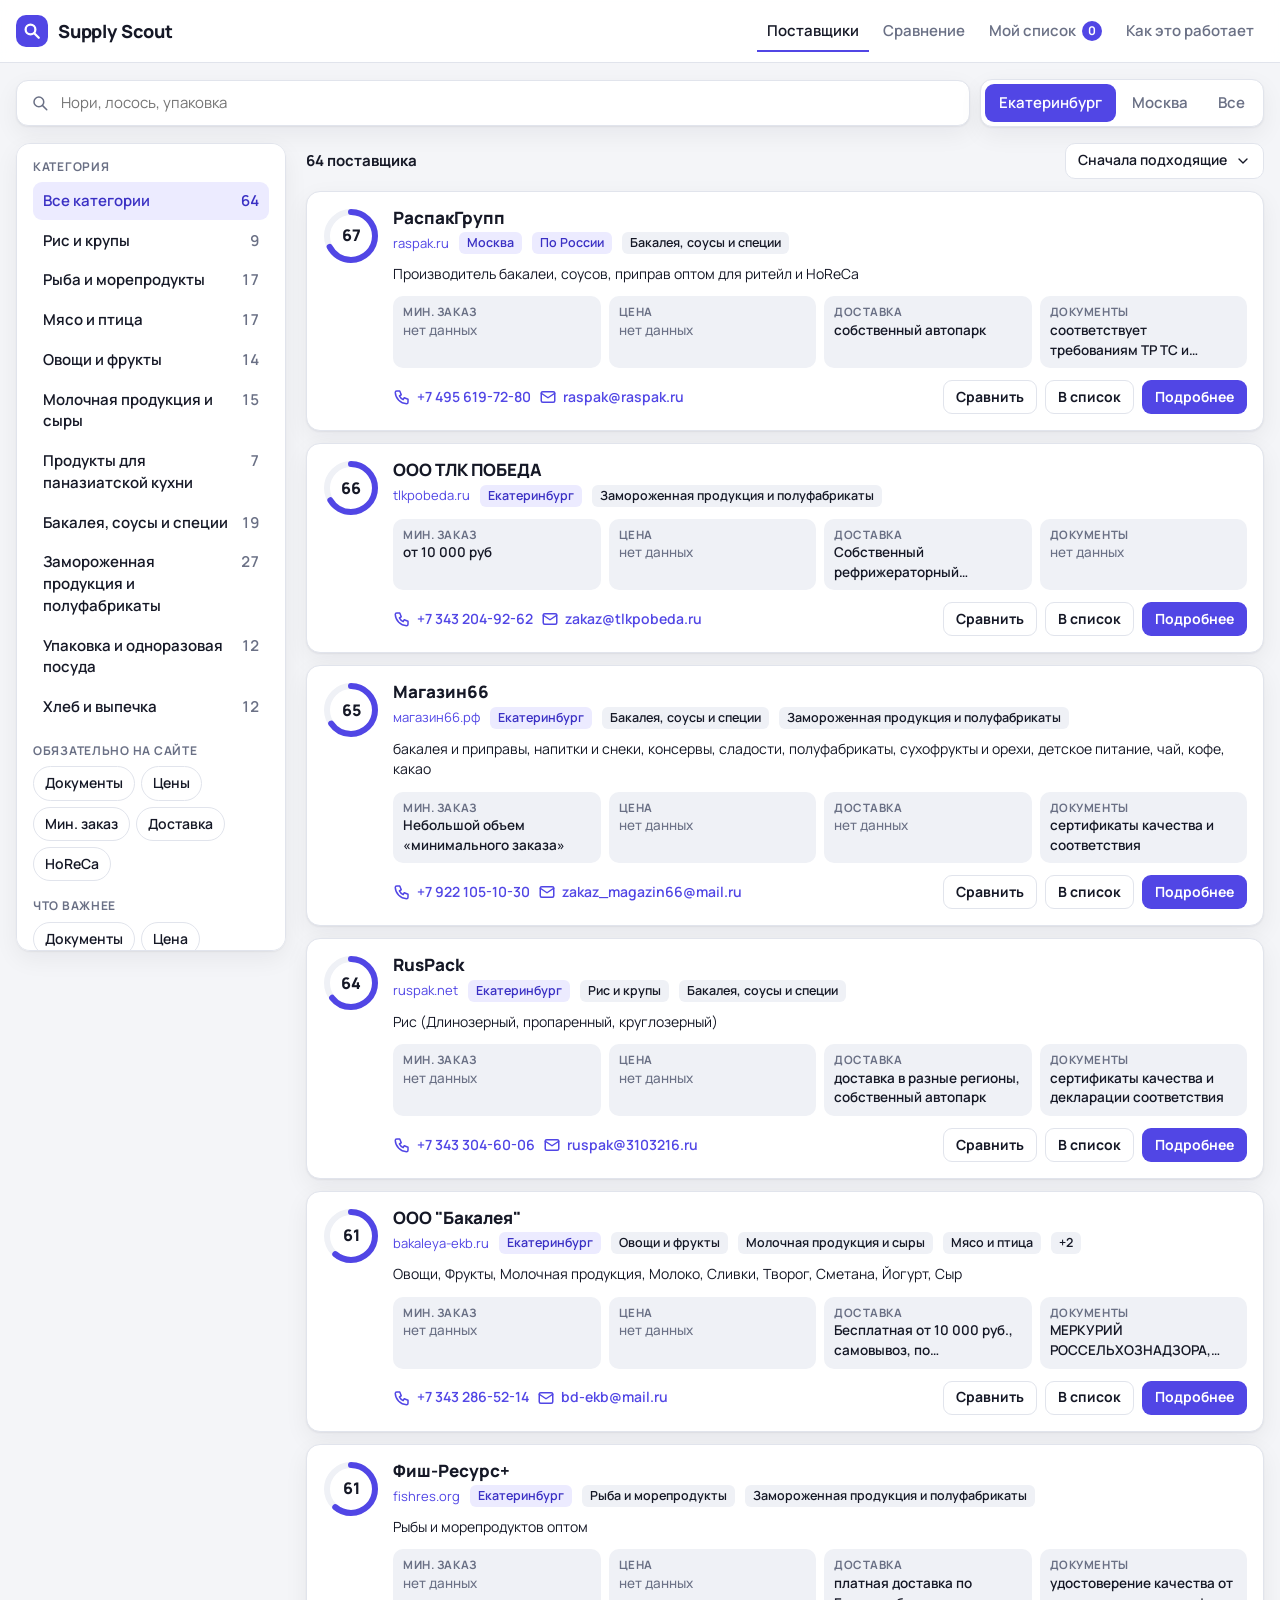
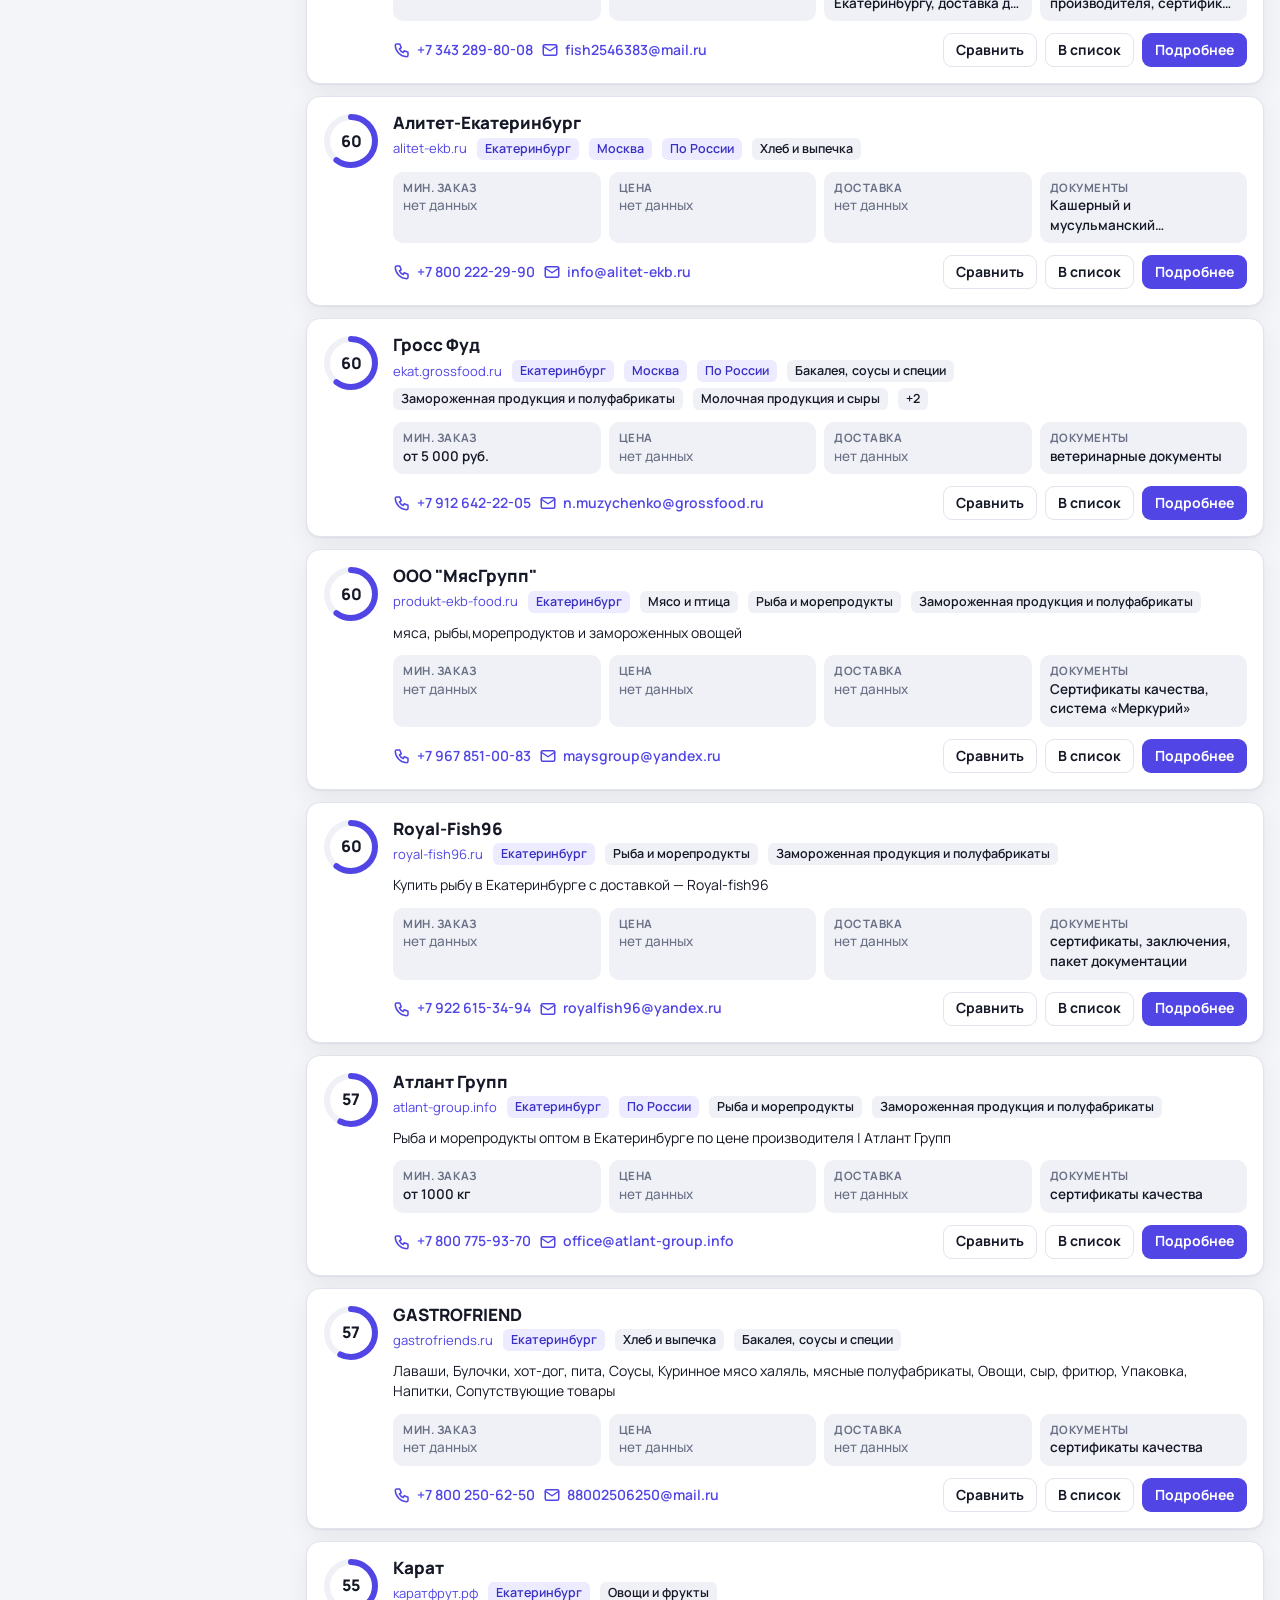
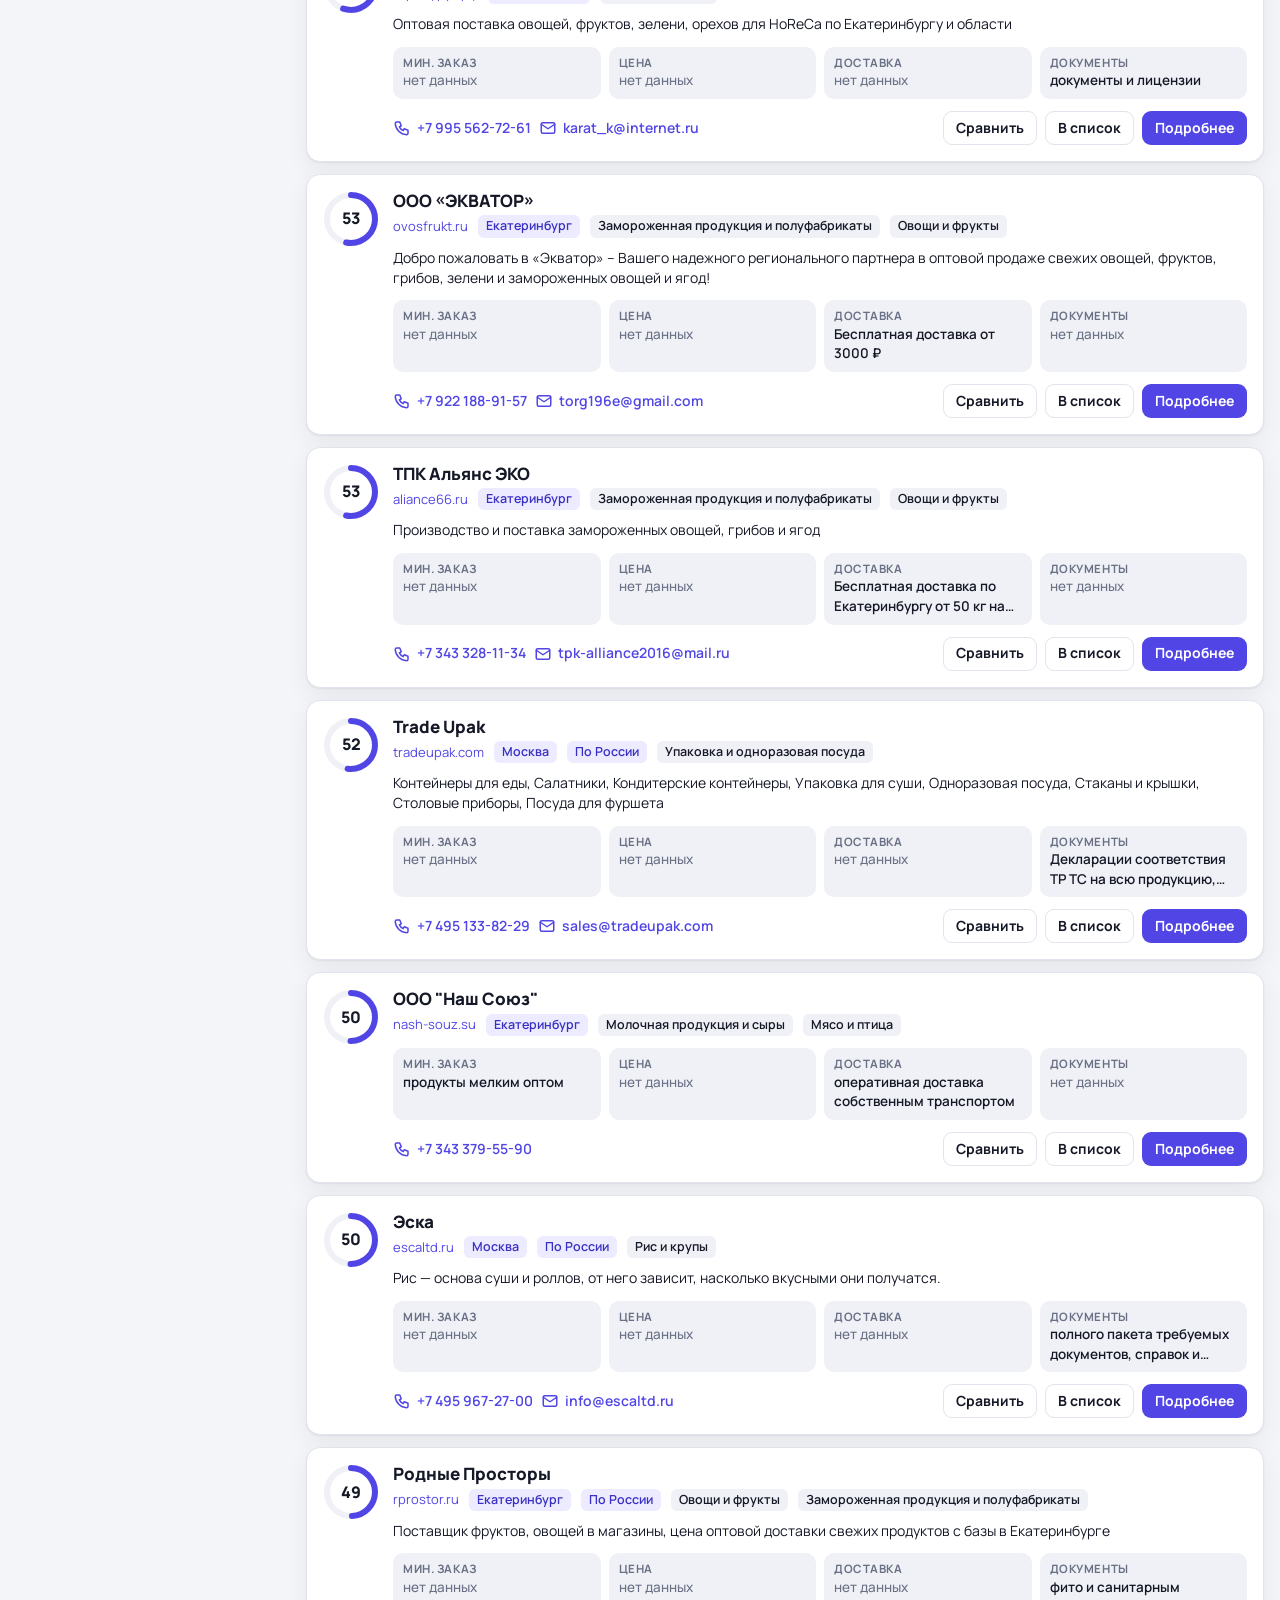
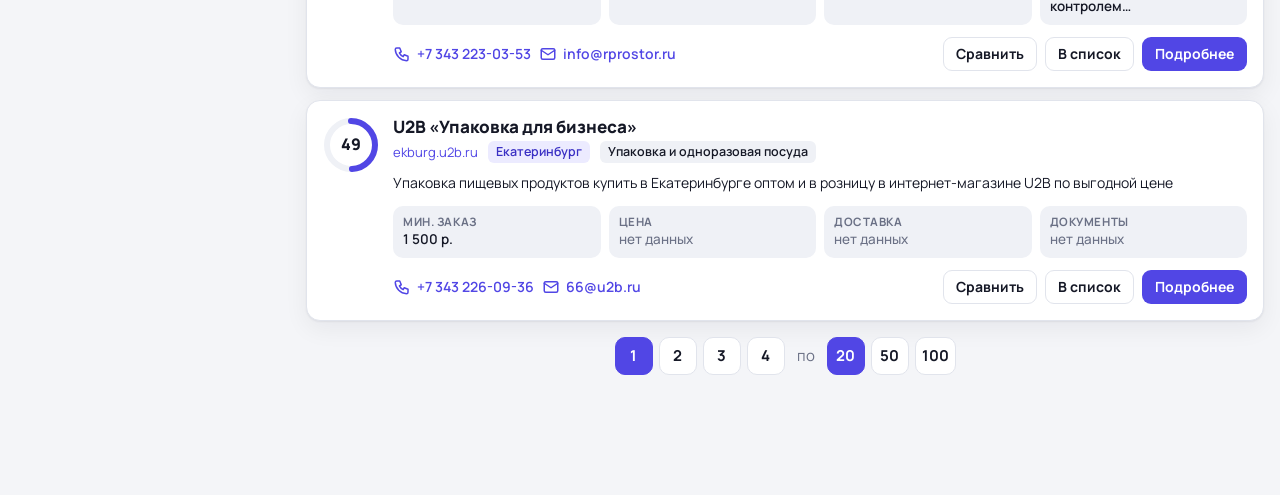
==== index.html @ 3a9d0031 "Высота окна по Обзору поставщика" ====
<!doctype html>
<html lang="ru">
<head>
<meta charset="utf-8">
<meta name="viewport" content="width=device-width, initial-scale=1, viewport-fit=cover">
<title>Supply Scout · поставщики для общепита</title>
<meta name="description" content="Поиск и сравнение поставщиков продуктов и упаковки для ресторанов: каждый факт с цитатой и ссылкой на сайт поставщика.">
<link rel="preconnect" href="https://fonts.googleapis.com">
<link rel="preconnect" href="https://fonts.gstatic.com" crossorigin>
<link href="https://fonts.googleapis.com/css2?family=Manrope:wght@400;500;600;700;800&display=swap" rel="stylesheet">
<link rel="stylesheet" href="css/app.css?v=15">
<link rel="icon" href="data:image/svg+xml,%3Csvg xmlns='http://www.w3.org/2000/svg' viewBox='0 0 32 32'%3E%3Crect width='32' height='32' rx='9' fill='%235146e5'/%3E%3Ccircle cx='14' cy='14' r='6.5' fill='none' stroke='white' stroke-width='3'/%3E%3Cpath d='M19 19l6 6' stroke='white' stroke-width='3' stroke-linecap='round'/%3E%3C/svg%3E">
</head>
<body>
<div class="progress" id="progress"></div>
<header class="top">
  <div class="top-in">
    <a class="brand" href="#search" data-view="search">
      <span class="logo" aria-hidden="true"><svg viewBox="0 0 32 32"><circle cx="14" cy="14" r="6.5" fill="none" stroke="currentColor" stroke-width="3"/><path d="M19 19l6 6" stroke="currentColor" stroke-width="3" stroke-linecap="round"/></svg></span>
      <span class="brand-name">Supply Scout</span>
    </a>
    <nav class="tabs" role="tablist">
      <button class="tab active" data-view="search" role="tab">Поставщики</button>
      <button class="tab" data-view="compare" role="tab"><span class="t-long">Сравнение</span><span class="t-short">Сравнить</span> <span class="pill" id="cmpCount" hidden>0</span></button>
      <button class="tab" data-view="list" role="tab"><span class="t-long">Мой список</span><span class="t-short">Список</span> <span class="pill" id="listCount">0</span></button>
      <button class="tab" data-view="how" role="tab"><span class="t-long">Как это работает</span><span class="t-short" aria-label="Как это работает"><svg class="ico" viewBox="0 0 24 24"><circle cx="12" cy="12" r="9"/><path d="M12 11v5M12 8h.01"/></svg></span></button>
    </nav>
  </div>
</header>

<main>
  <!-- ПОИСК -->
  <section class="view" id="view-search">
    <div class="searchbar">
      <div class="search-field">
        <svg class="ico" viewBox="0 0 24 24"><circle cx="10.5" cy="10.5" r="6.5"/><path d="M15.5 15.5L21 21"/></svg>
        <input id="q" autocomplete="off" spellcheck="false" placeholder="Нори, лосось, упаковка">
        <button class="icon-btn clear" id="qClear" aria-label="Очистить" hidden><svg viewBox="0 0 24 24"><path d="M6 6l12 12M18 6L6 18"/></svg></button>
      </div>
      <div class="seg" id="regionSeg"></div>
      <button class="btn ghost only-mobile" id="openFilters"><svg class="ico" viewBox="0 0 24 24"><path d="M4 6h16M7 12h10M10 18h4"/></svg>Фильтры <span class="pill" id="filterCount" hidden>0</span></button>
    </div>

    <div class="layout">
      <aside class="filters" id="filters">
        <div class="sheet-head only-mobile"><b>Фильтры</b><button class="icon-btn" data-close-sheet aria-label="Закрыть"><svg viewBox="0 0 24 24"><path d="M6 6l12 12M18 6L6 18"/></svg></button></div>
        <div class="fgroup">
          <h3>Категория</h3>
          <div class="catlist" id="catList"></div>
        </div>
        <div class="fgroup">
          <h3>Обязательно на сайте</h3>
          <div class="chips" id="needChips"></div>
        </div>
        <div class="fgroup">
          <h3>Что важнее</h3>
          <div class="chips" id="prioChips"></div>
        </div>
        <button class="btn ghost wide" id="resetFilters">Сбросить</button>
        <button class="btn primary wide only-mobile" data-close-sheet id="applyFilters">Показать</button>
      </aside>

      <div class="results">
        <div class="live" id="live" hidden>
          <div class="live-row">
            <div>
              <b>Искать в интернете</b>
              <span class="muted" id="liveHint"></span>
            </div>
            <button class="btn primary" id="liveBtn">Искать</button>
          </div>
          <ol class="live-log" id="liveLog" hidden></ol>
        </div>
        <div class="res-head">
          <div class="res-count" id="resCount"></div>
          <div class="dd" id="sortDd"></div>
        </div>
        <div class="cards" id="cards"></div>
        <div class="pager" id="pager"></div>
      </div>
    </div>
  </section>

  <!-- СРАВНЕНИЕ -->
  <section class="view" id="view-compare" hidden>
    <div class="list-head">
      <h1>Сравнение</h1>
      <div class="list-actions"><button class="btn ghost" id="cmpClear">Очистить</button></div>
    </div>
    <div id="cmpPage"></div>
  </section>

  <!-- МОЙ СПИСОК -->
  <section class="view" id="view-list" hidden>
    <div class="list-head">
      <h1>Мой список</h1>
      <div class="list-actions">
        <button class="btn ghost" id="exportCsv"><svg class="ico" viewBox="0 0 24 24"><path d="M12 4v11M7 10l5 5 5-5M5 20h14"/></svg>CSV</button>
      </div>
    </div>
    <div class="board" id="board"></div>
  </section>

  <!-- КАК ЭТО РАБОТАЕТ -->
  <section class="view how" id="view-how" hidden></section>
</main>

<div class="backdrop" id="backdrop" hidden></div>
<aside class="drawer" id="drawer" aria-hidden="true"></aside>
<div class="modal" id="modal" hidden></div>
<div class="toast" id="toast" hidden></div>

<script type="module" src="js/app.js?v=15"></script>
</body>
</html>
---- css/app.css ----
/* графит + индиго; зелёный и красный — только для смысловых отметок (есть / нет) */
:root {
  --bg: #f4f5f8;
  --surface: #ffffff;
  --surface-2: #eff1f6;
  --line: #e1e4ec;
  --text: #151826;
  --muted: #6a7085;
  --accent: #5146e5;
  --accent-2: #ecebff;
  --accent-ink: #3a30c4;
  --on-accent: #ffffff;
  --ok: #188a5b; --ok-2: #e3f5ec;
  --warn: #b5650d;
  --warn-2: #fdf1e2;
  --bad: #c03b3b;
  --bad-2: #fbeaea;
  --shadow: 0 1px 2px rgba(20, 24, 40, .06), 0 8px 24px rgba(20, 24, 40, .06);
  --r: 14px;
  color-scheme: light;
}
@media (prefers-color-scheme: dark) {
  :root:not([data-theme="light"]) {
    --bg: #0f1015; --surface: #171821; --surface-2: #1f212c; --line: #2a2c3a; --text: #ecedf3;
    --muted: #9a9db0; --accent: #8b84ff; --accent-2: #25234a; --accent-ink: #c4c0ff; --on-accent: #12112a;
    --ok: #4fd39a; --ok-2: #173126;
    --warn: #f0a75a; --warn-2: #33281b; --bad: #f08080; --bad-2: #352020;
    --shadow: 0 1px 2px rgba(0,0,0,.3), 0 8px 24px rgba(0,0,0,.25);
    color-scheme: dark;
  }
}
:root[data-theme="dark"] {
  --bg: #0f1015; --surface: #171821; --surface-2: #1f212c; --line: #2a2c3a; --text: #ecedf3;
  --muted: #9a9db0; --accent: #8b84ff; --accent-2: #25234a; --accent-ink: #c4c0ff; --on-accent: #12112a;
  --ok: #4fd39a; --ok-2: #173126;
  --warn: #f0a75a; --warn-2: #33281b; --bad: #f08080; --bad-2: #352020;
  color-scheme: dark;
}

* { box-sizing: border-box; }
html { -webkit-text-size-adjust: 100%; }
body {
  margin: 0; background: var(--bg); color: var(--text);
  font: 15px/1.45 Manrope, system-ui, -apple-system, "Segoe UI", sans-serif;
  overflow-x: hidden;
}
button, input, textarea { font: inherit; color: inherit; }
button { cursor: pointer; }
a { color: var(--accent); text-decoration: none; }
@media (hover: hover) { a:hover { text-decoration: underline; } }
h1, h2, h3 { margin: 0; line-height: 1.2; }
[hidden] { display: none !important; }

.ico, .icon-btn svg { width: 18px; height: 18px; fill: none; stroke: currentColor; stroke-width: 2; stroke-linecap: round; stroke-linejoin: round; flex: none; }

.progress { position: fixed; inset: 0 0 auto 0; height: 3px; background: var(--accent); transform: scaleX(0); transform-origin: left; z-index: 100; transition: transform .3s; }
.progress.on { transform: scaleX(.7); transition: transform 3s ease-out; }

/* шапка */
.top { position: sticky; top: 0; z-index: 30; background: color-mix(in srgb, var(--surface) 92%, transparent); backdrop-filter: blur(8px); border-bottom: 1px solid var(--line); }
.top-in { max-width: 1320px; margin: 0 auto; padding: 10px 16px; display: flex; align-items: center; gap: 18px; }
.brand { display: flex; align-items: center; gap: 10px; color: var(--text); font-weight: 800; font-size: 18px; letter-spacing: -.01em; }
@media (hover: hover) { .brand:hover { text-decoration: none; } }
.logo { width: 32px; height: 32px; border-radius: 10px; background: var(--accent); color: var(--on-accent); display: grid; place-items: center; }
.logo svg { width: 24px; height: 24px; }
.tabs { display: flex; gap: 4px; margin-left: auto; overflow-x: auto; scrollbar-width: none; }
.tab { border: 0; background: transparent; padding: 8px 12px; border-radius: 10px; font-weight: 600; color: var(--muted); white-space: nowrap; display: flex; align-items: center; gap: 6px; }
.tab { border-radius: 0; padding: 10px 10px; box-shadow: inset 0 -2px 0 transparent; }
.tab.active { color: var(--text); box-shadow: inset 0 -2px 0 var(--accent); }
@media (hover: hover) { .tab:not(.active):hover { color: var(--text); } }
.pill { min-width: 20px; height: 20px; padding: 0 6px; border-radius: 10px; background: var(--accent); color: var(--on-accent); font-size: 12px; font-weight: 700; display: inline-grid; place-items: center; }

main { max-width: 1320px; margin: 0 auto; padding: 16px 16px 120px; }

/* строка поиска */
.searchbar { display: flex; gap: 10px; align-items: center; margin-bottom: 16px; flex-wrap: wrap; }
.search-field { flex: 1 1 380px; min-width: 0; display: flex; align-items: center; gap: 10px; background: var(--surface); border: 1px solid var(--line); border-radius: 12px; padding: 0 8px 0 14px; height: 46px; box-shadow: var(--shadow); }
.search-field:focus-within { border-color: var(--accent); }
.search-field .ico { color: var(--muted); }
.search-field input { flex: 1; min-width: 0; border: 0; outline: 0; background: transparent; height: 100%; }
.icon-btn { border: 0; background: transparent; width: 34px; height: 34px; border-radius: 9px; display: grid; place-items: center; color: var(--muted); }
@media (hover: hover) { .icon-btn:hover { background: var(--surface-2); color: var(--text); } }

.seg { display: inline-flex; background: var(--surface); border: 1px solid var(--line); border-radius: 12px; padding: 4px; gap: 2px; box-shadow: var(--shadow); }
.seg button { border: 0; background: transparent; padding: 8px 14px; border-radius: 9px; font-weight: 600; color: var(--muted); white-space: nowrap; }
.seg button.active { background: var(--accent); color: var(--on-accent); }
@media (hover: hover) { .seg button:not(.active):hover { color: var(--text); background: var(--surface-2); } }

.btn { border: 1px solid transparent; border-radius: 11px; height: 42px; padding: 0 16px; font-weight: 700; display: inline-flex; align-items: center; justify-content: center; gap: 8px; white-space: nowrap; }
.btn.primary { background: var(--accent); color: var(--on-accent); }
.btn.ghost { background: var(--surface); border-color: var(--line); }
.btn.small { height: 34px; padding: 0 12px; font-size: 14px; border-radius: 9px; }
.btn.wide { width: 100%; }
.btn:disabled { opacity: .55; cursor: default; }
@media (hover: hover) { .btn.primary:not(:disabled):hover { filter: brightness(1.07); } .btn.ghost:not(:disabled):hover { background: var(--surface-2); } }

/* раскладка */
.layout { display: grid; grid-template-columns: 270px minmax(0, 1fr); gap: 20px; align-items: start; }
.filters { position: sticky; top: 76px; background: var(--surface); border: 1px solid var(--line); border-radius: var(--r); padding: 16px; box-shadow: var(--shadow); max-height: calc(100vh - 92px); overflow: auto; }
.fgroup + .fgroup { margin-top: 18px; }
.fgroup h3 { font-size: 12px; text-transform: uppercase; letter-spacing: .06em; color: var(--muted); margin-bottom: 8px; }
.fgroup + .btn { margin-top: 18px; }
.catlist { display: flex; flex-direction: column; gap: 2px; }
.cat { border: 0; background: transparent; text-align: left; padding: 8px 10px; border-radius: 9px; display: flex; justify-content: space-between; gap: 8px; font-weight: 600; }
.cat span:last-child { color: var(--muted); font-weight: 600; font-variant-numeric: tabular-nums; }
.cat.active { background: var(--accent-2); color: var(--accent-ink); }
.cat.active span:last-child { color: var(--accent-ink); }
@media (hover: hover) { .cat:not(.active):hover { background: var(--surface-2); } }
.chips { display: flex; flex-wrap: wrap; gap: 6px; }
.chip { border: 1px solid var(--line); background: var(--surface); padding: 6px 11px; border-radius: 99px; font-size: 14px; font-weight: 600; color: var(--text); }
.chip.active { background: var(--accent); border-color: var(--accent); color: var(--on-accent); }
@media (hover: hover) { .chip:not(.active):hover { border-color: var(--accent); } }

.res-head { display: flex; justify-content: space-between; align-items: center; margin-bottom: 12px; gap: 10px; }
.res-count { font-weight: 700; }
.res-count .muted { font-weight: 500; }
.muted { color: var(--muted); }

/* кастомный выпадающий список */
.dd { position: relative; }
.dd-btn { white-space: nowrap; border: 1px solid var(--line); background: var(--surface); border-radius: 10px; height: 36px; padding: 0 12px; display: flex; align-items: center; gap: 8px; font-weight: 600; font-size: 14px; }
.dd-btn .ico { width: 16px; height: 16px; }
.dd-menu { position: absolute; right: 0; top: calc(100% + 6px); min-width: 210px; background: var(--surface); border: 1px solid var(--line); border-radius: 12px; box-shadow: var(--shadow); padding: 6px; z-index: 40; }
.dd-item { display: flex; width: 100%; border: 0; background: transparent; text-align: left; padding: 9px 10px; border-radius: 8px; font-weight: 600; font-size: 14px; }
.dd-item.active { color: var(--accent-ink); background: var(--accent-2); }
@media (hover: hover) { .dd-item:not(.active):hover { background: var(--surface-2); } }

/* карточки */
.cards { display: grid; gap: 12px; }
.card { background: var(--surface); border: 1px solid var(--line); border-radius: var(--r); padding: 16px; box-shadow: var(--shadow); display: grid; grid-template-columns: 56px minmax(0, 1fr); gap: 14px; }
.ring { width: 56px; height: 56px; position: relative; }
.ring svg { width: 56px; height: 56px; transform: rotate(-90deg); }
.ring circle { fill: none; stroke-width: 6; }
.ring .bg { stroke: var(--surface-2); }
.ring .fg { stroke: var(--accent); stroke-linecap: round; }
.ring b { position: absolute; inset: 0; display: grid; place-items: center; font-size: 16px; font-weight: 800; }
.card-top { display: flex; justify-content: space-between; gap: 10px; align-items: flex-start; }
.card h2 { font-size: 17px; font-weight: 800; overflow-wrap: anywhere; }
.card h2 button { border: 0; background: none; padding: 0; text-align: left; font: inherit; color: inherit; }
@media (hover: hover) { .card h2 button:hover { color: var(--accent); } }
.sub { display: flex; flex-wrap: wrap; gap: 6px 10px; margin-top: 4px; font-size: 13px; color: var(--muted); align-items: center; }
.tag { display: inline-flex; align-items: center; gap: 4px; background: var(--surface-2); border-radius: 6px; padding: 2px 8px; font-size: 12.5px; font-weight: 600; color: var(--text); }
.tag.reg { background: var(--accent-2); color: var(--accent-ink); }
.products { margin: 10px 0 0; font-size: 14px; overflow-wrap: anywhere; }
.hit { margin: 8px 0 0; font-size: 13.5px; background: var(--accent-2); color: var(--accent-ink); border-radius: 8px; padding: 6px 10px; display: flex; gap: 8px; overflow-wrap: anywhere; }
.hit a { font-weight: 800; white-space: nowrap; }
.facts { display: grid; grid-template-columns: repeat(4, minmax(0, 1fr)); gap: 8px; margin-top: 12px; }
.fact { background: var(--surface-2); border-radius: 10px; padding: 8px 10px; min-width: 0; }
.fact small { display: block; font-size: 11.5px; text-transform: uppercase; letter-spacing: .05em; color: var(--muted); font-weight: 700; }
.fact div { font-size: 13.5px; font-weight: 600; overflow: hidden; text-overflow: ellipsis; display: -webkit-box; -webkit-line-clamp: 2; -webkit-box-orient: vertical; overflow-wrap: anywhere; }
.fact.none div { color: var(--muted); font-weight: 500; }
.card-actions { display: flex; flex-wrap: wrap; gap: 8px; margin-top: 12px; align-items: center; }
.contact { display: inline-flex; align-items: center; gap: 6px; font-weight: 600; font-size: 14px; white-space: nowrap; }
.card-actions .spacer { flex: 1; }
.toggle-btn.on { background: var(--accent-2); border-color: var(--accent); color: var(--accent-ink); }
.status-badge { font-size: 12px; font-weight: 700; padding: 3px 8px; border-radius: 6px; background: var(--warn-2); color: var(--warn); white-space: nowrap; }

.skel { background: var(--surface); border: 1px solid var(--line); border-radius: var(--r); height: 170px; position: relative; overflow: hidden; }
.skel::after { content: ""; position: absolute; inset: 0; background: linear-gradient(90deg, transparent, var(--surface-2), transparent); animation: sh 1.2s infinite; }
@keyframes sh { from { transform: translateX(-100%); } to { transform: translateX(100%); } }
.empty { text-align: center; padding: 48px 16px; background: var(--surface); border: 1px dashed var(--line); border-radius: var(--r); }
.empty b { display: block; font-size: 17px; margin-bottom: 6px; }

.pager { display: flex; justify-content: center; gap: 6px; margin-top: 16px; flex-wrap: wrap; align-items: center; }
.pager button { min-width: 38px; height: 38px; border-radius: 10px; border: 1px solid var(--line); background: var(--surface); font-weight: 700; }
.pager button.active { background: var(--accent); color: var(--on-accent); border-color: var(--accent); }

/* живой поиск */
.live { background: var(--surface); border: 1px solid var(--accent); border-radius: var(--r); padding: 14px 16px; margin-bottom: 14px; }
.live-row { display: flex; justify-content: space-between; align-items: center; gap: 12px; }
.live-row span { display: block; font-size: 13px; }
.live-log { margin: 10px 0 0; padding-left: 20px; font-size: 13.5px; color: var(--muted); max-height: 180px; overflow: auto; }
.live-log li.ok { color: var(--accent-ink); font-weight: 700; }

/* панель поставщика */
.backdrop { position: fixed; inset: 0; background: rgba(10, 15, 12, .45); z-index: 50; }
.drawer { position: fixed; top: 50%; left: 50%; width: min(960px, calc(100vw - 32px)); max-height: calc(100dvh - 32px);
  background: var(--surface); z-index: 60; border-radius: 22px; overflow: hidden; display: flex; flex-direction: column;
  box-shadow: 0 30px 80px rgba(0,0,0,.35); border: 1px solid var(--line);
  opacity: 0; visibility: hidden; transform: translate(-50%, -48%) scale(.98); transition: opacity .18s ease, transform .18s ease, visibility .18s; }
.drawer.open { opacity: 1; visibility: visible; transform: translate(-50%, -50%); }
@media (min-width: 601px) { .drawer { height: min(730px, calc(100dvh - 32px)); } }
body.locked { overflow: hidden; }
.d-top { flex: none; background: var(--surface); }
.d-head { padding: 16px 20px 12px; display: flex; gap: 14px; align-items: center; z-index: 3; }
.d-title { min-width: 0; flex: 1; }
.d-title h2 { font-size: 22px; font-weight: 800; overflow-wrap: anywhere; }
.d-head .icon-btn { flex: none; }
.d-status .dd-btn { height: 38px; }
.dd-btn.set { background: var(--accent-2); border-color: var(--accent); color: var(--accent-ink); }
.d-status .dd-menu { min-width: 200px; }
.d-bar { display: flex; flex-wrap: wrap; gap: 8px; padding: 0 20px 12px; }
.d-bar .btn { max-width: 100%; overflow: hidden; text-overflow: ellipsis; }
.d-tabs { display: flex; gap: 4px; padding: 0 20px; border-bottom: 1px solid var(--line); }
.d-tabs button { border: 0; background: none; padding: 10px 12px 12px; font-weight: 700; color: var(--muted); border-bottom: 2px solid transparent; margin-bottom: -1px; }
.d-tabs button.active { color: var(--text); border-bottom-color: var(--accent); }
@media (hover: hover) { .d-tabs button:not(.active):hover { color: var(--text); } }
.d-pane { flex: 1; min-height: 0; overflow-y: auto; overscroll-behavior: contain; padding: 16px 20px 18px; }
.tiles { display: grid; grid-template-columns: repeat(3, minmax(0, 1fr)); gap: 10px; }
.tile { background: var(--surface-2); border-radius: 14px; padding: 10px 14px; min-width: 0; display: flex; flex-direction: column; gap: 3px; min-height: 96px; }
.tile small { font-size: 11.5px; text-transform: uppercase; letter-spacing: .05em; color: var(--muted); font-weight: 700; }
.tile b { font-size: 14px; font-weight: 700; line-height: 1.35; overflow-wrap: anywhere; display: -webkit-box; -webkit-line-clamp: 3; -webkit-box-orient: vertical; overflow: hidden; }
.tile.none b { color: var(--muted); font-weight: 500; }
.tile a { font-size: 12.5px; font-weight: 700; margin-top: auto; }
.d-two { display: grid; grid-template-columns: minmax(0, 1fr) minmax(0, 1fr); gap: 24px; margin-top: 16px; }
.d-two h3, .d-pane h3 { font-size: 12px; text-transform: uppercase; letter-spacing: .06em; color: var(--muted); margin-bottom: 10px; }
.d-foot { display: flex; flex-wrap: wrap; gap: 6px 16px; margin-top: 16px; padding-top: 12px; border-top: 1px solid var(--line); font-size: 13.5px; font-weight: 600; align-items: center; }
.src-list { display: grid; gap: 10px; }
.src-row { border: 1px solid var(--line); border-radius: 12px; padding: 10px 12px; min-width: 0; }
.src-row .k { font-size: 12px; color: var(--muted); font-weight: 700; text-transform: uppercase; letter-spacing: .05em; }
.src-row .v { font-weight: 700; margin-top: 2px; overflow-wrap: anywhere; }
.src-row blockquote { margin: 6px 0 4px; padding: 6px 10px; border-left: 3px solid var(--accent); background: var(--surface-2); border-radius: 0 8px 8px 0; font-size: 13px; color: var(--muted); overflow-wrap: anywhere; }
.src-row a { font-size: 12.5px; overflow-wrap: anywhere; }
.d-pane .note { min-height: 100%; height: 100%; resize: none; overflow: auto; }
.d-pane[data-pane="note"] { display: flex; }
.d-pane[data-pane="note"][hidden] { display: none !important; }
.d-sec h3 { font-size: 12px; text-transform: uppercase; letter-spacing: .06em; color: var(--muted); margin-bottom: 8px; }
.why { list-style: none; margin: 0; padding: 0; display: grid; gap: 5px; }
.why li { display: flex; gap: 8px; align-items: flex-start; font-size: 14px; }
.why .mk { width: 20px; height: 20px; border-radius: 6px; display: grid; place-items: center; flex: none; font-size: 12px; font-weight: 800; }
.mk.ok { background: var(--ok-2); color: var(--ok); }
.mk.no { background: var(--bad-2); color: var(--bad); }
.mk.mid { background: var(--warn-2); color: var(--warn); }
.fact-row { border: 1px solid var(--line); border-radius: 12px; padding: 10px 12px; }
.fact-row + .fact-row { margin-top: 8px; }
.fact-row .k { font-size: 12px; color: var(--muted); font-weight: 700; text-transform: uppercase; letter-spacing: .05em; }
.fact-row .v { font-weight: 700; margin-top: 2px; overflow-wrap: anywhere; }
.fact-row blockquote { margin: 6px 0 0; padding: 6px 10px; border-left: 3px solid var(--accent); background: var(--surface-2); border-radius: 0 8px 8px 0; font-size: 13px; color: var(--muted); overflow-wrap: anywhere; }
.fact-row .src { font-size: 12.5px; margin-top: 4px; display: inline-block; overflow-wrap: anywhere; }
.fact-row.none .v { color: var(--muted); font-weight: 500; }
.contacts-list { display: grid; gap: 6px; }
.contacts-list a { font-weight: 700; display: inline-flex; gap: 8px; align-items: center; overflow-wrap: anywhere; }
.qs { margin: 0; padding-left: 20px; display: grid; gap: 4px; font-size: 14px; }
.rfq { width: 100%; min-height: 220px; border: 1px solid var(--line); border-radius: 12px; padding: 12px; background: var(--surface-2); resize: vertical; font-size: 13.5px; line-height: 1.5; }
.note { width: 100%; min-height: 46px; border: 1px solid var(--line); border-radius: 12px; padding: 10px 12px; background: var(--surface-2); resize: none; overflow: hidden; line-height: 1.45; outline: 0; }
.note:focus { border-color: var(--accent); }
.row { display: flex; gap: 8px; flex-wrap: wrap; align-items: center; }
.statuses { display: flex; flex-wrap: wrap; gap: 6px; }

/* сравнение */
.tray { position: fixed; left: 50%; bottom: 16px; transform: translateX(-50%); z-index: 45; width: min(760px, calc(100vw - 24px)); }
.tray-in { background: var(--text); color: var(--bg); border-radius: 16px; padding: 10px; display: flex; gap: 8px; align-items: center; box-shadow: 0 10px 30px rgba(0,0,0,.25); }
.tray-items { display: flex; gap: 6px; flex: 1; min-width: 0; overflow-x: auto; scrollbar-width: none; }
.tray-item { background: color-mix(in srgb, var(--bg) 14%, transparent); border-radius: 9px; padding: 6px 8px 6px 10px; font-size: 13px; font-weight: 700; white-space: nowrap; display: flex; gap: 6px; align-items: center; }
.tray-item button { border: 0; background: none; color: inherit; padding: 0; display: grid; place-items: center; opacity: .7; }
.tray .btn.ghost { background: transparent; color: var(--bg); border-color: color-mix(in srgb, var(--bg) 30%, transparent); }

.modal { position: fixed; inset: 0; z-index: 70; display: grid; place-items: center; padding: 16px; background: rgba(10, 15, 12, .5); }
.modal-box { background: var(--surface); border-radius: 18px; width: min(1100px, 100%); max-height: calc(100dvh - 32px); overflow: auto; box-shadow: var(--shadow); }
.modal-head { display: flex; align-items: center; padding: 16px 18px; border-bottom: 1px solid var(--line); position: sticky; top: 0; background: var(--surface); z-index: 2; left: 0; }
.modal-head h2 { font-size: 18px; font-weight: 800; }
.modal-head .icon-btn { margin-left: auto; }
.cmp-wrap { overflow-x: auto; }
.cmp { border-collapse: separate; border-spacing: 0; width: 100%; font-size: 14px; }
.cmp th, .cmp td { padding: 10px 12px; border-bottom: 1px solid var(--line); text-align: left; vertical-align: top; min-width: 180px; }
.cmp th:first-child, .cmp td:first-child { position: sticky; left: 0; background: var(--surface); min-width: 130px; font-weight: 700; color: var(--muted); font-size: 12.5px; text-transform: uppercase; letter-spacing: .04em; z-index: 1; }
.cmp thead th { font-size: 15px; font-weight: 800; color: var(--text); }
.cmp td.best { background: color-mix(in srgb, var(--accent-2) 55%, transparent); }
.cmp td.no { color: var(--muted); }

/* мой список */
.list-head { display: flex; justify-content: space-between; align-items: center; margin-bottom: 14px; gap: 10px; }
.list-head h1 { font-size: 24px; font-weight: 800; }
.board { display: grid; grid-template-columns: repeat(auto-fill, minmax(min(100%, 260px), 1fr)); gap: 12px; }
.col { background: var(--surface-2); border-radius: var(--r); padding: 10px; min-width: 0; }
.col h3 { font-size: 13px; font-weight: 800; padding: 4px 6px 10px; display: flex; justify-content: space-between; }
.mini { background: var(--surface); border: 1px solid var(--line); border-radius: 11px; padding: 10px 12px; margin-bottom: 8px; width: 100%; text-align: left; display: block; }
.mini b { display: block; overflow-wrap: anywhere; }
.mini small { color: var(--muted); display: block; margin-top: 2px; overflow-wrap: anywhere; }
@media (hover: hover) { .mini:hover { border-color: var(--accent); } }

/* как это работает */
.how { max-width: 980px; margin: 0 auto; }
.how h1 { font-size: 28px; font-weight: 800; margin-bottom: 8px; }
.how h2 { font-size: 19px; font-weight: 800; margin: 28px 0 10px; }
.how p, .how li { color: var(--text); }
.flow { display: grid; grid-template-columns: repeat(5, minmax(0, 1fr)); gap: 10px; margin-top: 16px; }
.step { background: var(--surface); border: 1px solid var(--line); border-radius: var(--r); padding: 14px; box-shadow: var(--shadow); min-width: 0; }
.step .n { width: 26px; height: 26px; border-radius: 8px; background: var(--accent); color: var(--on-accent); display: grid; place-items: center; font-weight: 800; font-size: 13px; margin-bottom: 8px; }
.step b { display: block; margin-bottom: 4px; }
.step p { margin: 0; font-size: 13.5px; color: var(--muted); }
.stats { display: grid; grid-template-columns: repeat(4, minmax(0, 1fr)); gap: 10px; }
.stat { background: var(--surface); border: 1px solid var(--line); border-radius: var(--r); padding: 14px; }
.stat b { font-size: 26px; font-weight: 800; display: block; font-variant-numeric: tabular-nums; }
.stat span { color: var(--muted); font-size: 13px; }
.rej { background: var(--surface); border: 1px solid var(--line); border-radius: var(--r); padding: 6px 14px; }
.rej div { display: flex; justify-content: space-between; padding: 8px 0; border-bottom: 1px solid var(--line); gap: 10px; }
.rej div:last-child { border-bottom: 0; }

.toast { position: fixed; left: 50%; bottom: 90px; transform: translateX(-50%); background: var(--text); color: var(--bg); padding: 10px 16px; border-radius: 12px; font-weight: 700; z-index: 90; max-width: calc(100vw - 32px); text-align: center; }

.only-mobile { display: none !important; }
.t-short { display: none; }

@media (max-width: 1100px) {
  .facts { grid-template-columns: repeat(2, minmax(0, 1fr)); }
  .flow { grid-template-columns: repeat(2, minmax(0, 1fr)); }
}
@media (max-width: 860px) {
  .layout { grid-template-columns: minmax(0, 1fr); }
  .only-mobile { display: inline-flex !important; }
  .filters { position: fixed; left: 0; right: 0; bottom: 0; top: auto; max-height: 82vh; border-radius: 20px 20px 0 0; z-index: 60; transform: translateY(105%); transition: transform .22s ease; padding-bottom: calc(16px + env(safe-area-inset-bottom)); }
  .filters.open { transform: none; }
  .sheet-head { display: flex !important; justify-content: space-between; align-items: center; margin-bottom: 12px; }
  .filters .btn.primary.only-mobile { display: flex !important; margin-top: 10px; }
  .stats { grid-template-columns: repeat(2, minmax(0, 1fr)); }
}
@media (max-width: 600px) {
  main { padding: 12px 12px 120px; }
  .top-in { padding: 8px 12px; gap: 8px; }
  .brand-name { display: none; }
  .tab { padding: 8px 10px; font-size: 14px; }
  .searchbar { gap: 8px; }
  .search-field { flex-basis: 100%; }
  .seg { flex: 1; }
  .seg button { flex: 1; padding: 8px 6px; }
  .card { grid-template-columns: minmax(0, 1fr); padding: 14px; }
  .ring { display: none; }
  .card .score-inline { display: inline-flex !important; }
  .facts { grid-template-columns: minmax(0, 1fr) minmax(0, 1fr); }
  .drawer { top: auto; bottom: 0; left: 0; width: 100vw; height: 94dvh; max-height: 94dvh; border-radius: 20px 20px 0 0;
    transform: translateY(100%); }
  .drawer.open { transform: none; }
  .rfq-box { width: 100%; }
  .d-head { padding: 14px 16px 10px; flex-wrap: wrap; }
  .d-title { flex-basis: calc(100% - 50px); order: 1; }
  .d-head .icon-btn { order: 2; }
  .d-status { order: 3; }
  .d-bar { padding: 0 16px 12px; }
  .d-bar .btn { flex: 1 1 auto; }
  .d-tabs { padding: 0 16px; }
  .d-pane { padding: 16px; }
  .tiles { grid-template-columns: minmax(0, 1fr) minmax(0, 1fr); }
  .d-two { grid-template-columns: minmax(0, 1fr); gap: 18px; }
  .d-head .ring { display: none; }
  .flow { grid-template-columns: minmax(0, 1fr); }
  .modal { padding: 0; place-items: end stretch; }
  .modal-box { border-radius: 18px 18px 0 0; max-height: 92vh; }
}
@media (max-width: 600px) {
  .card-actions { display: grid; grid-template-columns: repeat(3, minmax(0, 1fr)); }
  .card-actions .contact { grid-column: 1 / -1; overflow: hidden; text-overflow: ellipsis; }
  .card-actions .spacer { display: none; }
  .card-actions .btn { padding: 0 8px; }
}
@media (max-width: 440px) {
  .t-long { display: none; }
  .t-short { display: inline; }
  .tabs { gap: 0; margin-left: 0; width: 100%; justify-content: space-between; }
  .brand { display: none; }
  .tab { padding: 10px 4px; font-size: 13.5px; }
  .tab .t-short .ico { width: 20px; height: 20px; }
}
@media (max-width: 360px) {
  .tab { padding: 10px 2px; font-size: 12.5px; gap: 4px; }
  .tab .pill { min-width: 18px; height: 18px; font-size: 11px; padding: 0 5px; }
  .facts { grid-template-columns: minmax(0, 1fr); }
  .tab { padding: 8px 7px; }
}
.score-inline { display: none !important; background: var(--accent-2); color: var(--accent-ink); font-weight: 800; border-radius: 8px; padding: 2px 8px; font-size: 13px; white-space: nowrap; }

/* страница сравнения */
.cmp-card { background: var(--surface); border: 1px solid var(--line); border-radius: var(--r); box-shadow: var(--shadow); overflow: hidden; }
.cmp-h { display: flex; align-items: flex-start; gap: 6px; justify-content: space-between; }
.cmp-name { border: 0; background: none; padding: 0; text-align: left; font: inherit; font-weight: 800; color: var(--text); overflow-wrap: anywhere; }
@media (hover: hover) { .cmp-name:hover { color: var(--accent); } }
.cmp-host { display: block; font-size: 12.5px; font-weight: 600; color: var(--muted); margin-top: 2px; }
.score-pill { display: inline-block; background: var(--accent-2); color: var(--accent-ink); font-weight: 800; border-radius: 8px; padding: 2px 10px; }
.cmp td a { font-weight: 600; }

/* запрос КП */
.rfq-box { width: min(720px, 100%); display: flex; flex-direction: column; overflow: hidden; }
.rfq-to { font-size: 13px; font-weight: 600; margin-top: 2px; }
.rfq-body { padding: 16px 20px; display: grid; gap: 14px; overflow-y: auto; min-height: 0; }
.fld-grid { display: grid; grid-template-columns: repeat(2, minmax(0, 1fr)); gap: 10px; }
.fld { display: grid; gap: 4px; min-width: 0; }
.fld span { font-size: 12px; font-weight: 700; color: var(--muted); text-transform: uppercase; letter-spacing: .05em; }
.fld input { height: 40px; border: 1px solid var(--line); border-radius: 10px; background: var(--surface-2); padding: 0 12px; outline: 0; min-width: 0; }
.fld input:focus { border-color: var(--accent); }
.letter { border: 1px solid var(--line); border-radius: 14px; background: var(--surface-2); padding: 4px 18px 16px; }
.letter-meta { display: flex; gap: 12px; padding: 10px 0; border-bottom: 1px solid var(--line); font-size: 14px; min-width: 0; }
.letter-meta span { width: 48px; flex: none; color: var(--muted); font-weight: 600; }
.letter-meta b { overflow-wrap: anywhere; }
.letter-text { white-space: pre-wrap; font-size: 14px; line-height: 1.6; padding-top: 12px; overflow-wrap: anywhere; }
.rfq-foot { display: flex; justify-content: flex-end; gap: 8px; padding: 12px 20px 16px; border-top: 1px solid var(--line); flex: none; }
@media (max-width: 600px) {
  .fld-grid { grid-template-columns: minmax(0, 1fr) minmax(0, 1fr); }
  .rfq-foot .btn { flex: 1; }
}
@media (max-width: 400px) { .fld-grid { grid-template-columns: minmax(0, 1fr); } }

/* сравнение: колонки одной ширины, длинный текст в 3 строки */
.cmp { table-layout: fixed; }
.cmp th:first-child, .cmp td:first-child { width: 150px; }
.cmp th:not(:first-child), .cmp td:not(:first-child) { width: auto; }
.cmp td .clamp { display: -webkit-box; -webkit-line-clamp: 3; -webkit-box-orient: vertical; overflow: hidden; overflow-wrap: anywhere; }
.cmp tbody tr { height: 64px; }
@media (max-width: 860px) { .cmp { min-width: calc(150px + var(--cols, 2) * 220px); } }
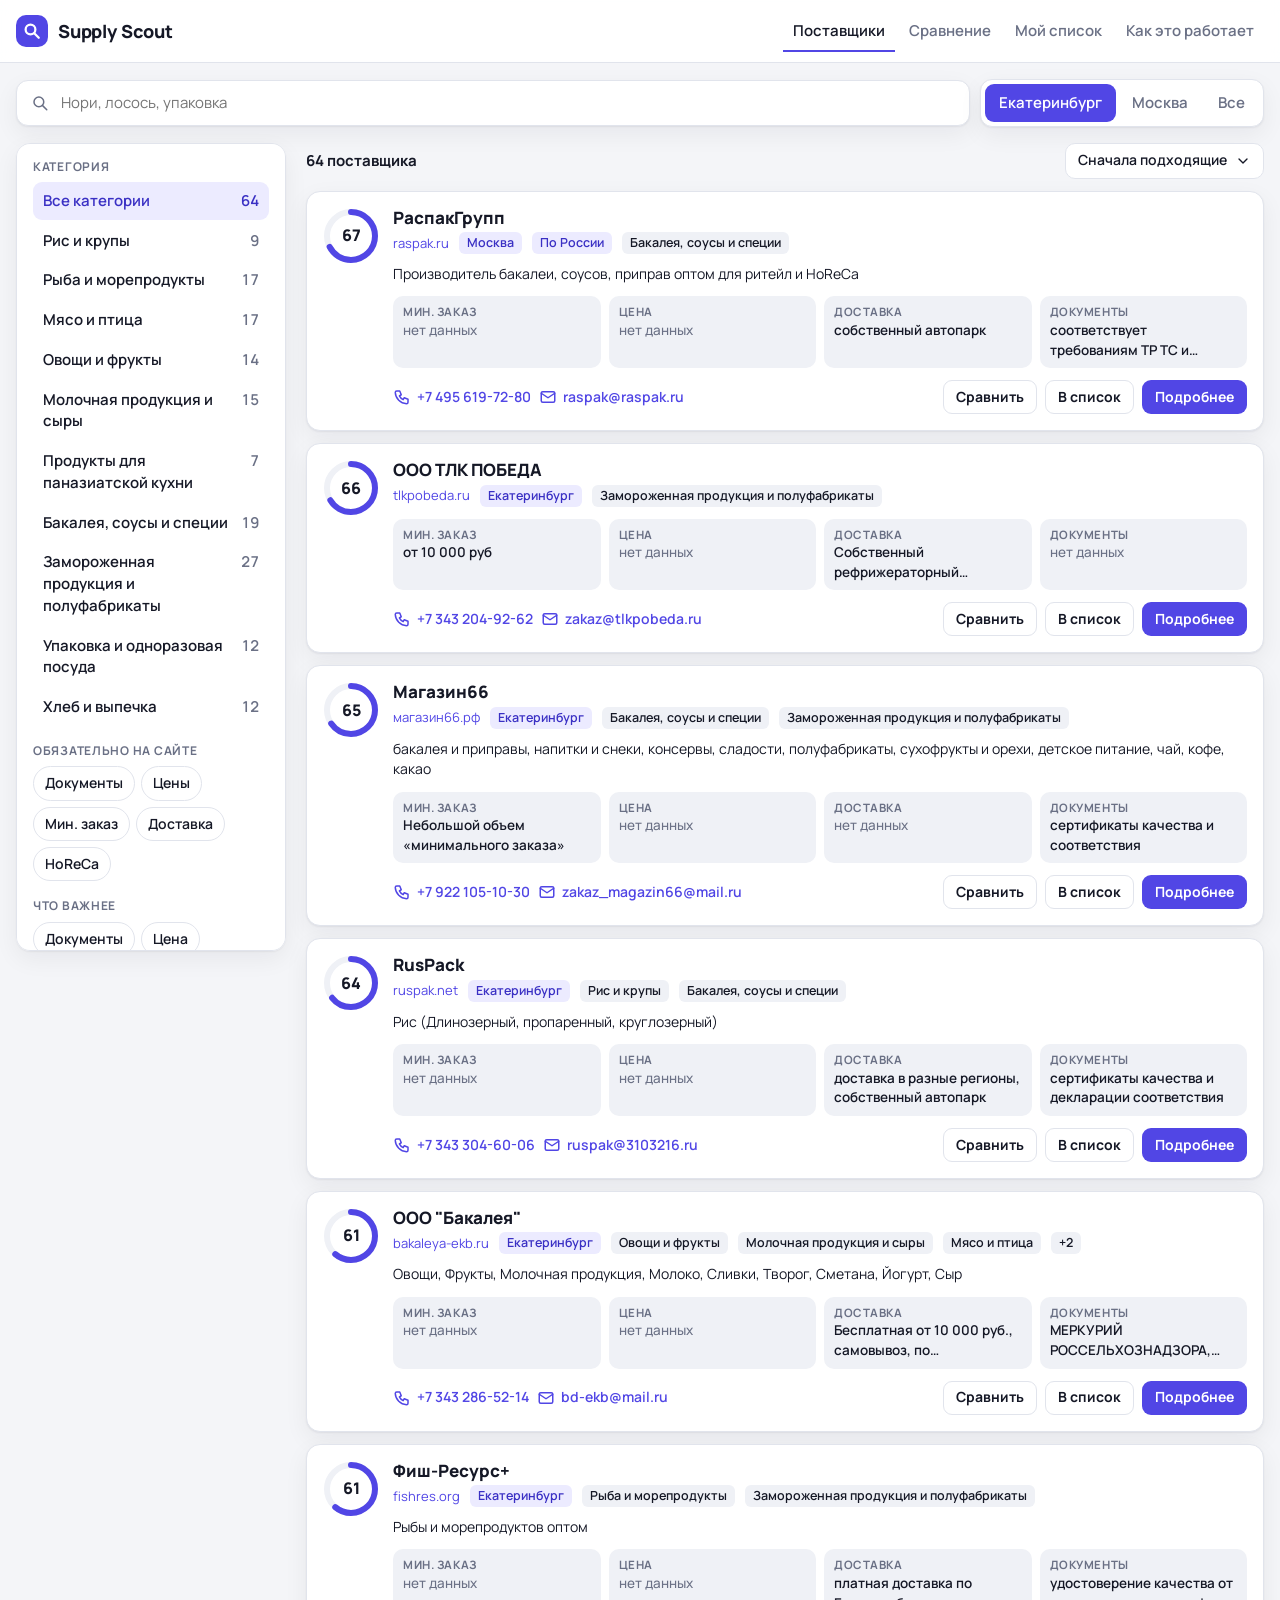
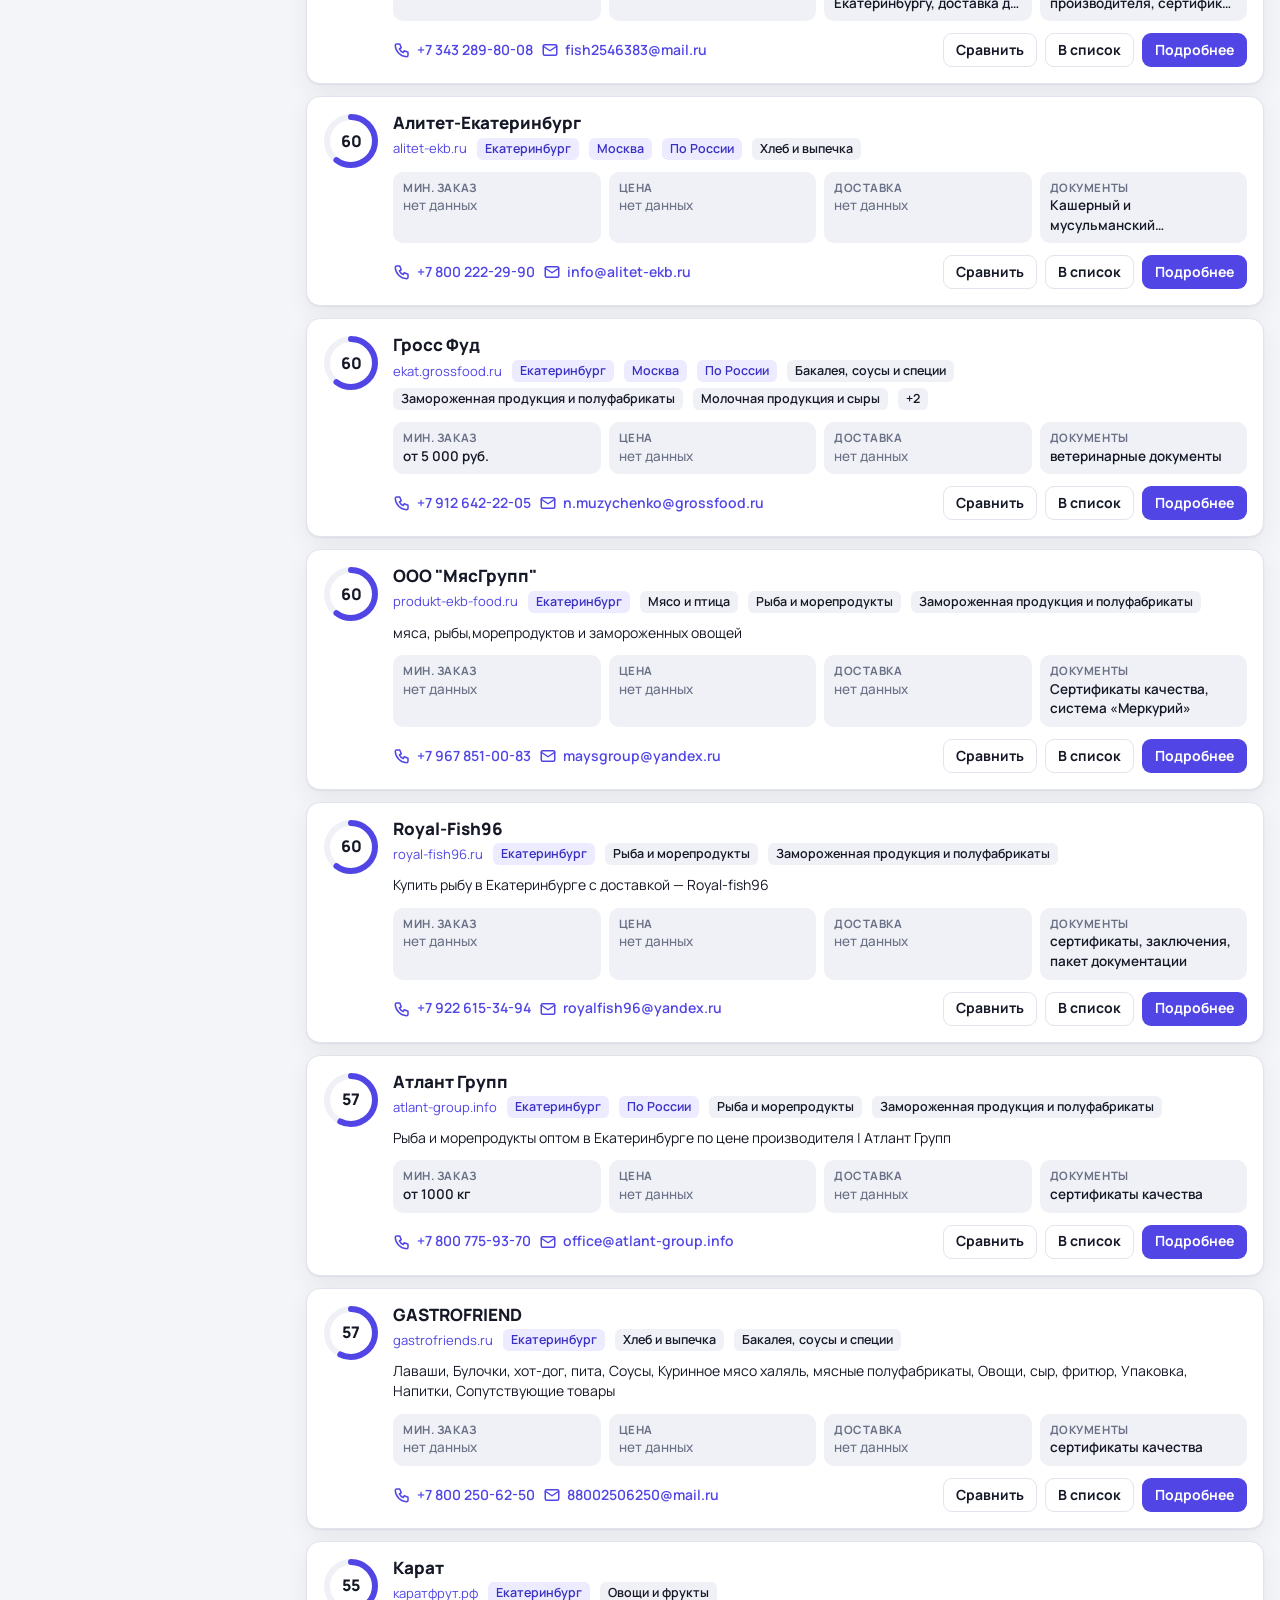
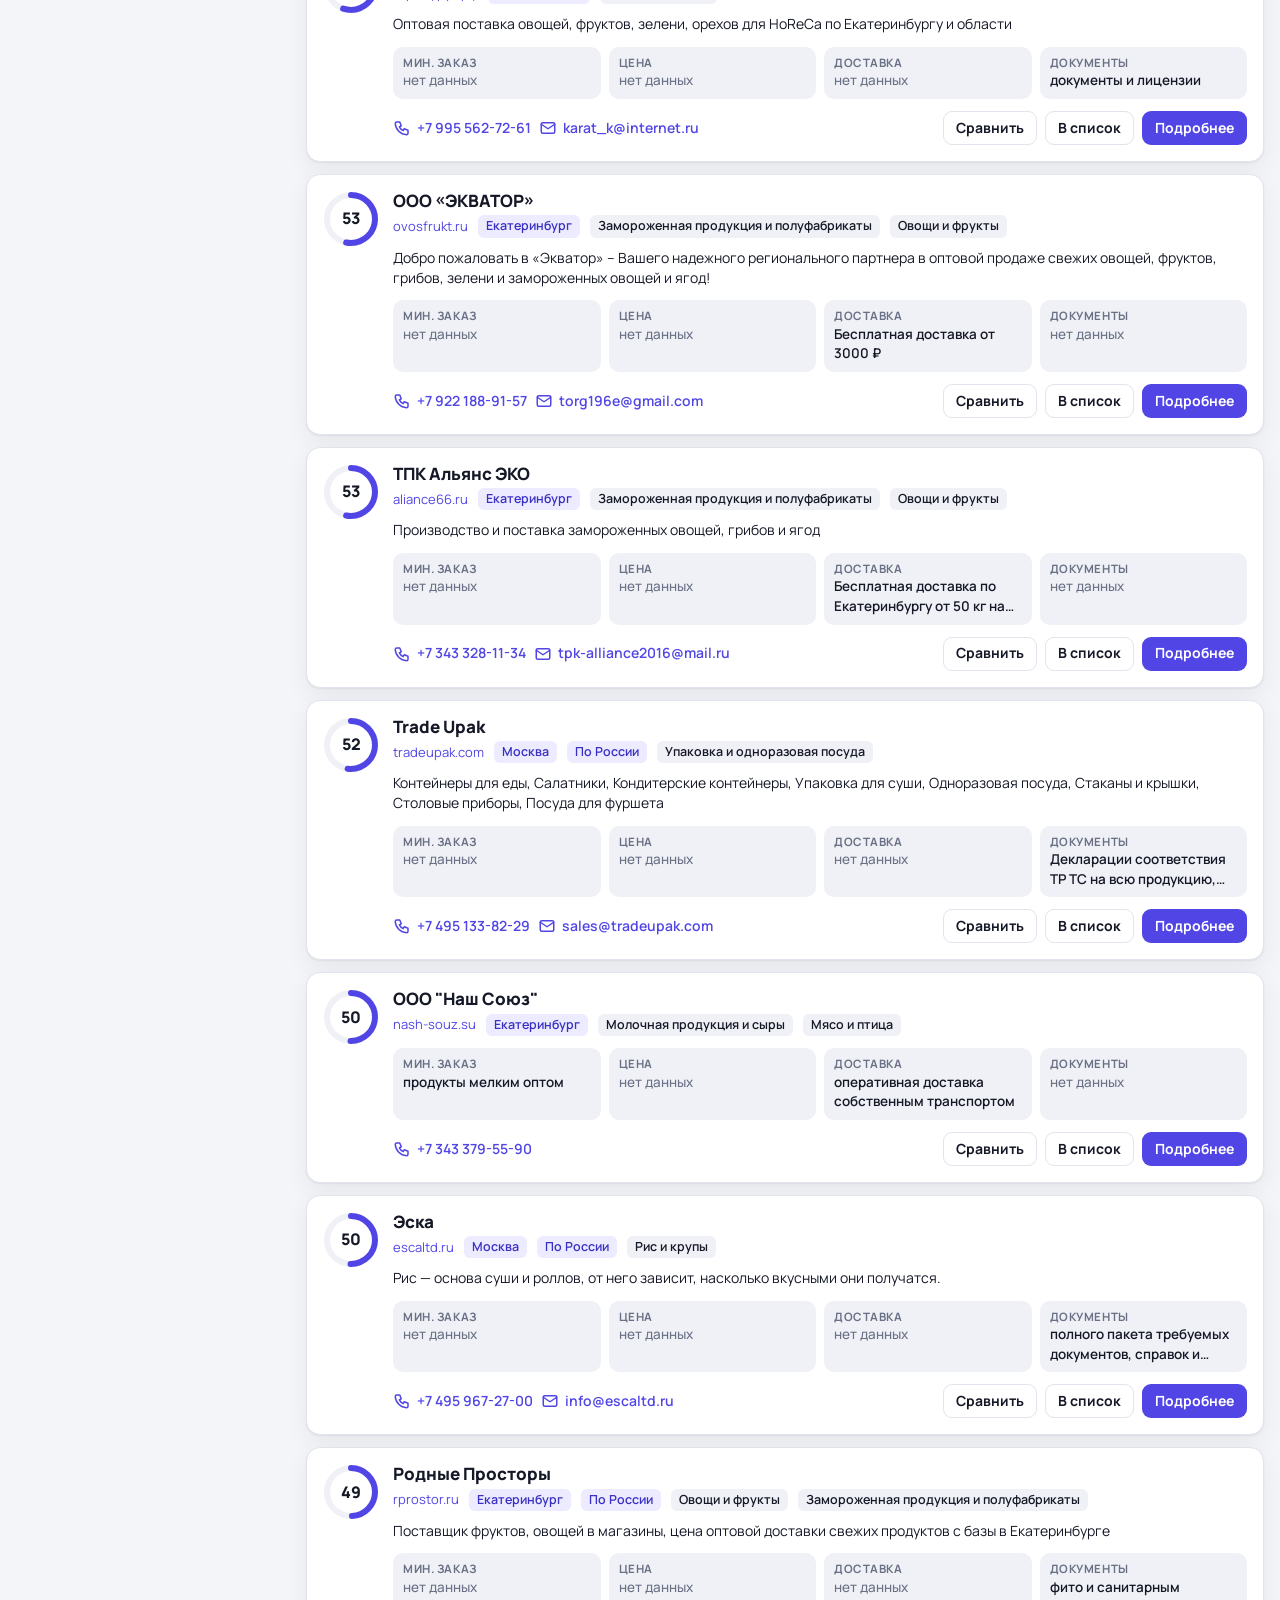
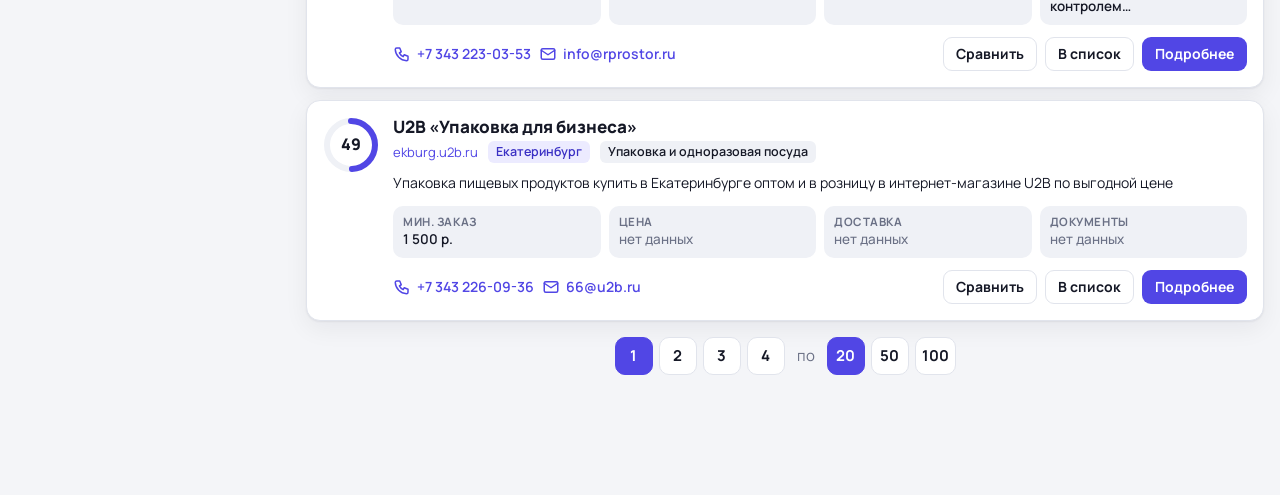
==== commit 848b764a: "«Ниже всех» только при двух ценах в рублях; счётчик списка скрыт при нуле" ====
--- a/index.html
+++ b/index.html
@@ -8,7 +8,7 @@
 <link rel="preconnect" href="https://fonts.googleapis.com">
 <link rel="preconnect" href="https://fonts.gstatic.com" crossorigin>
 <link href="https://fonts.googleapis.com/css2?family=Manrope:wght@400;500;600;700;800&display=swap" rel="stylesheet">
-<link rel="stylesheet" href="css/app.css?v=15">
+<link rel="stylesheet" href="css/app.css?v=20">
 <link rel="icon" href="data:image/svg+xml,%3Csvg xmlns='http://www.w3.org/2000/svg' viewBox='0 0 32 32'%3E%3Crect width='32' height='32' rx='9' fill='%235146e5'/%3E%3Ccircle cx='14' cy='14' r='6.5' fill='none' stroke='white' stroke-width='3'/%3E%3Cpath d='M19 19l6 6' stroke='white' stroke-width='3' stroke-linecap='round'/%3E%3C/svg%3E">
 </head>
 <body>
@@ -110,6 +110,6 @@
 <div class="modal" id="modal" hidden></div>
 <div class="toast" id="toast" hidden></div>
 
-<script type="module" src="js/app.js?v=15"></script>
+<script type="module" src="js/app.js?v=20"></script>
 </body>
 </html>
--- a/css/app.css
+++ b/css/app.css
@@ -287,7 +287,7 @@
 .rej div { display: flex; justify-content: space-between; padding: 8px 0; border-bottom: 1px solid var(--line); gap: 10px; }
 .rej div:last-child { border-bottom: 0; }
 
-.toast { position: fixed; left: 50%; bottom: 90px; transform: translateX(-50%); background: var(--text); color: var(--bg); padding: 10px 16px; border-radius: 12px; font-weight: 700; z-index: 90; max-width: calc(100vw - 32px); text-align: center; }
+.toast { position: fixed; left: 50%; bottom: 24px; transform: translateX(-50%); background: var(--text); color: var(--bg); padding: 10px 16px; border-radius: 12px; font-weight: 700; z-index: 90; max-width: calc(100vw - 32px); text-align: center; }
 
 .only-mobile { display: none !important; }
 .t-short { display: none; }
@@ -387,7 +387,7 @@
   .fld-grid { grid-template-columns: minmax(0, 1fr) minmax(0, 1fr); }
   .rfq-foot .btn { flex: 1; }
 }
-@media (max-width: 400px) { .fld-grid { grid-template-columns: minmax(0, 1fr); } }
+@media (max-width: 340px) { .fld-grid { grid-template-columns: minmax(0, 1fr); } }
 
 /* сравнение: колонки одной ширины, длинный текст в 3 строки */
 .cmp { table-layout: fixed; }
@@ -396,3 +396,26 @@
 .cmp td .clamp { display: -webkit-box; -webkit-line-clamp: 3; -webkit-box-orient: vertical; overflow: hidden; overflow-wrap: anywhere; }
 .cmp tbody tr { height: 64px; }
 @media (max-width: 860px) { .cmp { min-width: calc(150px + var(--cols, 2) * 220px); } }
+
+/* сравнение карточками */
+.cc-scroll { padding-bottom: 8px; }
+@media (max-width: 860px) { .cc-scroll { overflow-x: auto; margin: 0 -16px; padding: 0 16px 8px; } .cc-head { position: static; } }
+.cc { display: grid; grid-template-columns: repeat(var(--n), minmax(240px, 1fr)); column-gap: 16px; min-width: 0; }
+.cc-head { position: sticky; top: 58px; z-index: 2; background: var(--surface); border: 1px solid var(--line); border-radius: 18px;
+  padding: 16px; box-shadow: var(--shadow); display: flex; flex-direction: column; gap: 4px; margin-bottom: 8px; min-width: 0; }
+.cc-top { display: flex; justify-content: space-between; align-items: flex-start; margin-bottom: 6px; }
+.cc-name { border: 0; background: none; padding: 0; text-align: left; font: inherit; font-size: 18px; font-weight: 800; color: var(--text); overflow-wrap: anywhere; line-height: 1.25; }
+@media (hover: hover) { .cc-name:hover { color: var(--accent); } }
+.cc-host { color: var(--muted); font-size: 13px; font-weight: 600; overflow-wrap: anywhere; }
+.cc-tags { display: flex; flex-wrap: wrap; gap: 6px; margin-top: 6px; }
+.cc-label { grid-column: 1 / -1; padding: 22px 0 8px; border-bottom: 1px solid var(--line); margin-bottom: 4px; }
+.cc-label span { position: sticky; left: 16px; font-size: 12px; font-weight: 800; text-transform: uppercase; letter-spacing: .07em; color: var(--muted); }
+.cc-cell { padding: 10px 2px 6px; font-size: 15px; line-height: 1.45; min-width: 0; overflow-wrap: anywhere; display: flex; flex-wrap: wrap; gap: 6px; align-items: flex-start; }
+.cc-cell.none { color: var(--muted); font-size: 14px; }
+.cc-val { display: -webkit-box; -webkit-line-clamp: 4; -webkit-box-orient: vertical; overflow: hidden; }
+.cc-best { font-size: 11.5px; font-weight: 800; color: var(--accent-ink); background: var(--accent-2); border-radius: 99px; padding: 2px 8px; white-space: nowrap; }
+.cc-chip { font-size: 13px; font-weight: 600; background: var(--surface-2); border-radius: 8px; padding: 3px 9px; }
+.cc-foot { display: flex; flex-direction: column; gap: 8px; padding: 12px 0 4px; min-width: 0; }
+.cc-foot .btn { justify-content: flex-start; overflow: hidden; text-overflow: ellipsis; }
+.cmp-empty { display: grid; justify-items: center; gap: 12px; }
+@media (max-width: 600px) { .cc { grid-template-columns: repeat(var(--n), minmax(220px, 1fr)); } }
